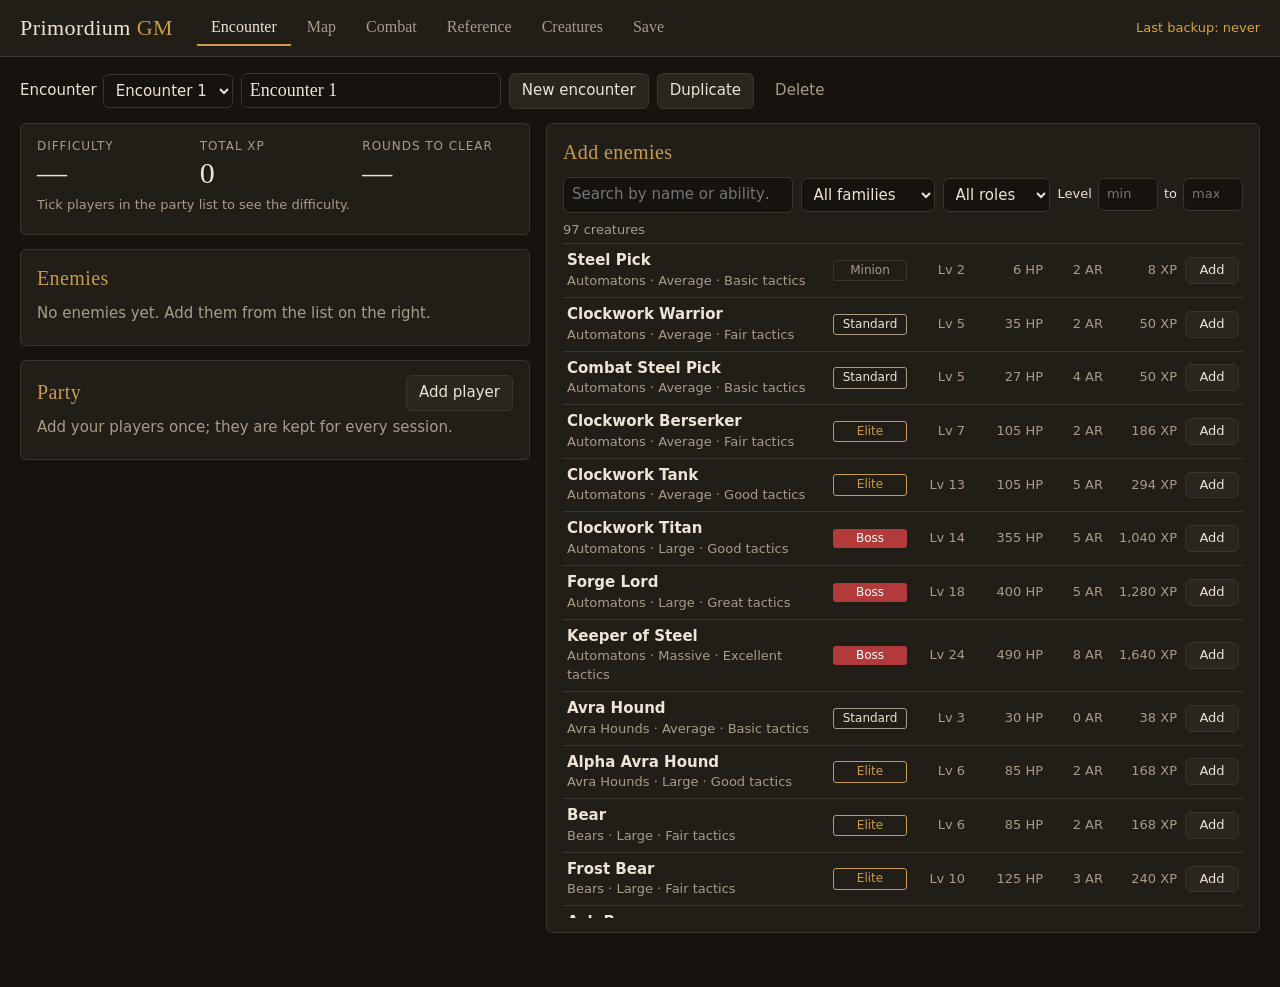
==== index.html @ 5c34a8eb "Step 1: encounter setup, saving, and backups Party roster, enemy picker with search and filters, tot" ====
<!doctype html>
<html lang="en">
<head>
  <meta charset="utf-8">
  <meta name="viewport" content="width=device-width, initial-scale=1">
  <title>Primordium GM</title>
  <link rel="stylesheet" href="css/style.css">
</head>
<body>
  <header class="topbar">
    <h1 class="brand">Primordium <span>GM</span></h1>
    <nav class="tabs" id="tabs">
      <button data-view="encounter" class="active">Encounter</button>
      <button data-view="map">Map</button>
      <button data-view="combat">Combat</button>
      <button data-view="reference">Reference</button>
      <button data-view="creatures">Creatures</button>
      <button data-view="save">Save</button>
    </nav>
    <div class="save-status" id="save-status"></div>
  </header>

  <main>
    <section class="view active" id="view-encounter"></section>
    <section class="view" id="view-map"><p class="placeholder">The grid map comes in step 2.</p></section>
    <section class="view" id="view-combat"><p class="placeholder">Initiative, phases, and enemy turns come in steps 3 to 6.</p></section>
    <section class="view" id="view-reference"><p class="placeholder">The skill and enemy reference comes in step 7.</p></section>
    <section class="view" id="view-creatures"><p class="placeholder">The custom creature builder comes in step 8.</p></section>
    <section class="view" id="view-save"></section>
  </main>

  <!-- Game data -->
  <script src="data/npc-data.js"></script>
  <script src="data/primordium-data.js"></script>
  <script src="data/scaling-data.js"></script>
  <!-- App -->
  <script src="js/rules.js"></script>
  <script src="js/store.js"></script>
  <script src="js/data.js"></script>
  <script src="js/ui.js"></script>
  <script src="js/app.js"></script>
  <script src="js/save-view.js"></script>
  <script src="js/encounter.js"></script>
</body>
</html>
---- css/style.css ----
/* Primordium GM: dark, readable, rulebook-flavored. */
:root {
  --bg: #16130f;
  --panel: #211d17;
  --panel-2: #2a251d;
  --line: #3b342a;
  --text: #ece4d4;
  --muted: #a89c87;
  --accent: #c99a4a;
  --accent-ink: #1a1408;
  --good: #7fb27a;
  --warn: #d9a441;
  --bad: #d4664f;
  --deadly: #b33a3a;
  --serif: "Times New Roman", Georgia, "Book Antiqua", serif;
  --sans: "Segoe UI", system-ui, -apple-system, sans-serif;
  --radius: 6px;
}

* { box-sizing: border-box; }
html, body { margin: 0; }
body {
  background: var(--bg);
  color: var(--text);
  font: 15px/1.45 var(--sans);
}
h1, h2, h3 { font-family: var(--serif); font-weight: normal; letter-spacing: .02em; margin: 0 0 .5em; }
h1 { font-size: 28px; }
h2 { font-size: 20px; color: var(--accent); }
p { margin: .4em 0; }
ul { margin: .4em 0; padding-left: 1.2em; }
.muted { color: var(--muted); }
.small { font-size: 13px; }
.bad { color: var(--bad); }
.error { background: #3a1d17; border: 1px solid var(--bad); padding: 8px 12px; border-radius: var(--radius); }
.placeholder { color: var(--muted); font-family: var(--serif); font-size: 18px; text-align: center; margin-top: 15vh; }

/* ---- Top bar ---- */
.topbar {
  display: flex; align-items: center; gap: 24px;
  padding: 10px 20px;
  background: var(--panel);
  border-bottom: 1px solid var(--line);
  position: sticky; top: 0; z-index: 10;
}
.brand { font-size: 22px; margin: 0; white-space: nowrap; }
.brand span { color: var(--accent); }
.tabs { display: flex; gap: 2px; flex: 1; overflow-x: auto; }
.tabs button {
  background: none; border: none; border-bottom: 2px solid transparent; border-radius: 0;
  color: var(--muted); font: 16px var(--serif); padding: 8px 14px;
}
.tabs button:hover { color: var(--text); background: none; }
.tabs button.active { color: var(--text); border-bottom-color: var(--accent); }
.save-status { font-size: 13px; color: var(--muted); cursor: pointer; white-space: nowrap; }
.save-status.warn { color: var(--warn); }

main { padding: 16px 20px 40px; }
.view { display: none; }
.view.active { display: block; }

/* ---- Controls ---- */
button {
  font: inherit; color: var(--text);
  background: var(--panel-2); border: 1px solid var(--line); border-radius: var(--radius);
  padding: 6px 12px; cursor: pointer;
}
button:hover { border-color: var(--accent); }
button.primary { background: var(--accent); color: var(--accent-ink); border-color: var(--accent); font-weight: 600; }
button.primary:hover { filter: brightness(1.1); }
button.ghost { background: none; border-color: transparent; color: var(--muted); }
button.ghost:hover { color: var(--text); border-color: var(--line); }
button.danger:hover { color: var(--bad); border-color: var(--bad); }
button.icon { width: 30px; padding: 4px 0; text-align: center; }
input, select, textarea {
  font: inherit; color: var(--text);
  background: var(--bg); border: 1px solid var(--line); border-radius: var(--radius);
  padding: 6px 8px;
}
input:focus, select:focus, button:focus-visible { outline: 2px solid var(--accent); outline-offset: 1px; }
input[type=number] { width: 70px; }
.row { display: flex; gap: 8px; flex-wrap: wrap; align-items: center; margin-top: 8px; }
label.inline { display: inline-flex; align-items: center; gap: 6px; }
label.check { display: inline-flex; align-items: center; gap: 8px; cursor: pointer; }
label.check input { width: 16px; height: 16px; accent-color: var(--accent); }

.card {
  background: var(--panel); border: 1px solid var(--line); border-radius: var(--radius);
  padding: 14px 16px; margin-bottom: 14px;
}
.card-head { display: flex; justify-content: space-between; align-items: center; }
.card-head h2 { margin: 0; }
.page-narrow { max-width: 720px; }

.tag {
  font-size: 11px; text-transform: uppercase; letter-spacing: .05em;
  border: 1px solid var(--accent); color: var(--accent); border-radius: 3px; padding: 0 4px; margin-left: 6px;
}

/* ---- Encounter ---- */
.enc-bar { display: flex; gap: 8px; align-items: center; flex-wrap: wrap; margin-bottom: 14px; }
.name-input { font: 18px var(--serif); min-width: 260px; }
.enc-layout { display: grid; grid-template-columns: minmax(380px, 5fr) 7fr; gap: 16px; align-items: start; }
.enc-right { position: sticky; top: 70px; max-height: calc(100vh - 90px); display: flex; flex-direction: column; }

.stat-row { display: grid; grid-template-columns: repeat(3, 1fr); gap: 12px; }
.big-stat { display: flex; flex-direction: column; }
.big-stat .label { font-size: 12px; text-transform: uppercase; letter-spacing: .08em; color: var(--muted); }
.big-stat .value { font: 30px var(--serif); line-height: 1.2; }
.big-stat .sub { font-size: 13px; color: var(--muted); }
.band-easy { color: var(--good); }
.band-standard { color: var(--text); }
.band-hard { color: var(--warn); }
.band-deadly { color: var(--bad); }
.notes { font-size: 12px; color: var(--muted); margin-top: 8px; }

.enemy-row, .player-row {
  display: flex; align-items: center; gap: 10px; justify-content: space-between;
  padding: 6px 0; border-top: 1px solid var(--line);
}
.player-row .muted { flex: 1; }
.qty { display: flex; gap: 4px; align-items: center; }
.qty-input { width: 56px; text-align: center; }

.player-form {
  display: grid; grid-template-columns: repeat(6, 1fr); gap: 8px;
  background: var(--panel-2); padding: 12px; border-radius: var(--radius); margin: 8px 0;
}
.player-form .wide { grid-column: 1 / -1; }
.field { display: flex; flex-direction: column; font-size: 12px; color: var(--muted); gap: 2px; }
.field input { width: 100%; }

.filters { display: flex; gap: 8px; flex-wrap: wrap; align-items: center; margin-bottom: 8px; }
.filters .search { flex: 1; min-width: 200px; }
.filters .lvl { width: 60px; }
.picker-list { overflow-y: auto; flex: 1; margin: 0 -16px; padding: 0 16px; }
.picker-count { margin-bottom: 4px; }
.picker-item { border-top: 1px solid var(--line); }
.picker-main {
  display: grid; grid-template-columns: 1fr 74px 50px 70px 52px 66px 54px; gap: 8px; align-items: center;
  padding: 6px 4px; cursor: pointer;
}
.picker-main:hover { background: var(--panel-2); }
.picker-main .cell { font-size: 13px; color: var(--muted); text-align: right; }
.picker-main .add { padding: 3px 8px; font-size: 13px; }
.picker-detail { padding: 4px 8px 10px; background: var(--panel-2); border-radius: var(--radius); margin-bottom: 6px; }
.abilities { list-style: none; padding: 0; font-size: 13px; }
.abilities li { margin: 4px 0; }

.role { font-size: 12px; text-align: center; border-radius: 3px; padding: 1px 4px; }
.role-minion { color: var(--muted); border: 1px solid var(--line); }
.role-standard { color: var(--text); border: 1px solid var(--muted); }
.role-elite { color: var(--accent); border: 1px solid var(--accent); }
.role-boss { background: var(--deadly); color: #fff; }

.rarity { font-size: 11px; text-transform: uppercase; letter-spacing: .04em; padding: 0 4px; border-radius: 3px; border: 1px solid currentColor; }
.rarity-basic { color: #a89c87; }
.rarity-common { color: #d8d0c0; }
.rarity-uncommon { color: #7fb27a; }
.rarity-rare { color: #6fa3d8; }
.rarity-epic { color: #b28ad8; }
.rarity-legendary { color: #e0a040; }
.rarity-mythic { color: #e0604f; }

/* ---- Toasts ---- */
#toasts { position: fixed; bottom: 16px; right: 16px; display: flex; flex-direction: column; gap: 8px; z-index: 50; }
.toast { background: var(--panel-2); border: 1px solid var(--line); border-left: 4px solid var(--accent); padding: 8px 14px; border-radius: var(--radius); }
.toast.good { border-left-color: var(--good); }
.toast.bad { border-left-color: var(--bad); }

@media (max-width: 1000px) {
  .enc-layout { grid-template-columns: 1fr; }
  .enc-right { position: static; max-height: none; }
}
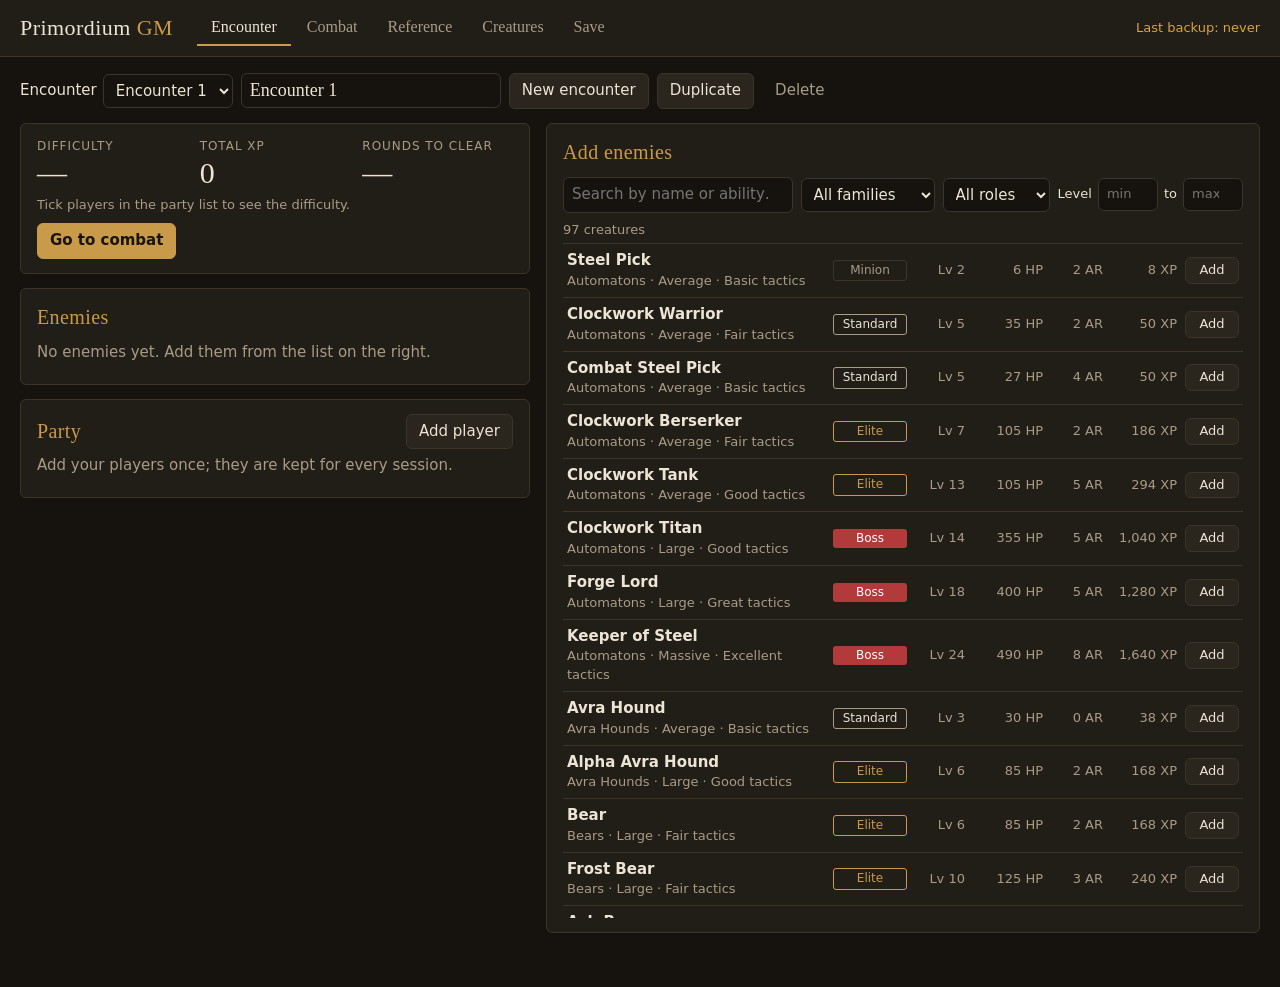
==== commit f220f204: "Steps 2-6: grid map, initiative and phases, enemy turns, HP and effects, ending combat Map and Comba" ====
--- a/index.html
+++ b/index.html
@@ -11,7 +11,6 @@
     <h1 class="brand">Primordium <span>GM</span></h1>
     <nav class="tabs" id="tabs">
       <button data-view="encounter" class="active">Encounter</button>
-      <button data-view="map">Map</button>
       <button data-view="combat">Combat</button>
       <button data-view="reference">Reference</button>
       <button data-view="creatures">Creatures</button>
@@ -22,8 +21,7 @@
 
   <main>
     <section class="view active" id="view-encounter"></section>
-    <section class="view" id="view-map"><p class="placeholder">The grid map comes in step 2.</p></section>
-    <section class="view" id="view-combat"><p class="placeholder">Initiative, phases, and enemy turns come in steps 3 to 6.</p></section>
+    <section class="view" id="view-combat"></section>
     <section class="view" id="view-reference"><p class="placeholder">The skill and enemy reference comes in step 7.</p></section>
     <section class="view" id="view-creatures"><p class="placeholder">The custom creature builder comes in step 8.</p></section>
     <section class="view" id="view-save"></section>
@@ -37,9 +35,12 @@
   <script src="js/rules.js"></script>
   <script src="js/store.js"></script>
   <script src="js/data.js"></script>
+  <script src="js/combat-engine.js"></script>
   <script src="js/ui.js"></script>
   <script src="js/app.js"></script>
+  <script src="js/grid.js"></script>
   <script src="js/save-view.js"></script>
   <script src="js/encounter.js"></script>
+  <script src="js/combat-view.js"></script>
 </body>
 </html>
--- a/css/style.css
+++ b/css/style.css
@@ -162,6 +162,140 @@
 .rarity-legendary { color: #e0a040; }
 .rarity-mythic { color: #e0604f; }
 
+/* ---- Combat ---- */
+#view-combat.active { display: flex; flex-direction: column; height: calc(100vh - 62px - 56px); }
+.combat-bar { display: flex; align-items: center; gap: 8px; flex-wrap: wrap; margin-bottom: 10px; }
+.combat-bar .spacer { flex: 1; }
+.combat-bar button.on { background: var(--accent); color: var(--accent-ink); }
+.phase-label { font: 22px var(--serif); }
+.combat-layout { display: grid; grid-template-columns: 250px minmax(0, 1fr) 360px; gap: 12px; flex: 1; min-height: 0; }
+.combat-left, .combat-right { overflow-y: auto; min-height: 0; }
+.combat-right { background: var(--panel); border: 1px solid var(--line); border-radius: var(--radius); padding: 12px 14px; }
+.combat-center { min-width: 0; min-height: 0; display: flex; }
+.card h3, .section h3 { font: 17px var(--serif); color: var(--accent); margin: 0 0 6px; }
+summary h3 { display: inline; }
+summary { cursor: pointer; }
+
+.menu { position: relative; }
+.menu > summary { list-style: none; background: var(--panel-2); border: 1px solid var(--line); border-radius: var(--radius); padding: 6px 12px; }
+.menu > summary::-webkit-details-marker { display: none; }
+.menu[open] > summary { border-color: var(--accent); }
+.menu-body {
+  position: absolute; right: 0; top: calc(100% + 4px); z-index: 20; width: 280px;
+  background: var(--panel); border: 1px solid var(--line); border-radius: var(--radius); padding: 12px;
+  display: flex; flex-direction: column; gap: 8px; box-shadow: 0 8px 24px rgba(0,0,0,.5);
+}
+.menu-body select { width: 100%; }
+.menu-grid { display: grid; grid-template-columns: 1fr 1fr; gap: 8px; }
+
+/* Grid */
+.board-wrap { flex: 1; overflow: auto; background: #0f0d0a; border: 1px solid var(--line); border-radius: var(--radius); padding: 12px; }
+.board { position: relative; user-select: none; touch-action: none; background: #1d1a15; }
+.board.ruler-mode { cursor: crosshair; }
+.board-image { position: absolute; inset: 0; width: 100%; height: 100%; object-fit: fill; pointer-events: none; }
+.board-lines {
+  position: absolute; inset: 0; pointer-events: none;
+  background-image:
+    linear-gradient(to right, rgba(236,228,212,.7) 1px, transparent 1px),
+    linear-gradient(to bottom, rgba(236,228,212,.7) 1px, transparent 1px);
+  background-size: var(--cell) var(--cell);
+  border-right: 1px solid rgba(236,228,212,.7); border-bottom: 1px solid rgba(236,228,212,.7);
+}
+.board-overlay { position: absolute; inset: 0; pointer-events: none; }
+.board-tokens { position: absolute; inset: 0; }
+.token {
+  position: absolute; display: flex; align-items: center; justify-content: center; flex-direction: column;
+  border-radius: 50%; border: 2px solid rgba(0,0,0,.6); cursor: grab; padding: 2px;
+  box-shadow: 0 2px 6px rgba(0,0,0,.6); transition: box-shadow .1s;
+  font-weight: 700; color: #fff; text-shadow: 0 1px 2px #000; overflow: hidden;
+}
+.token.big { border-radius: 12px; }
+.token.player { background: radial-gradient(circle at 35% 30%, #6f9fd8, #2c4f7c); }
+.token.enemy { background: radial-gradient(circle at 35% 30%, #d0705a, #7a2b20); }
+.token.selected { box-shadow: 0 0 0 3px #fff, 0 2px 8px rgba(0,0,0,.7); }
+.token.active { box-shadow: 0 0 0 3px var(--accent), 0 0 14px 4px rgba(201,154,74,.7); }
+.token.selected.active { box-shadow: 0 0 0 3px #fff, 0 0 0 6px var(--accent), 0 0 14px 4px rgba(201,154,74,.7); }
+.token.downed { filter: grayscale(.8); border-style: dashed; border-color: var(--bad); }
+.token.dead { filter: grayscale(1) brightness(.5); opacity: .7; }
+.token.dragging { cursor: grabbing; z-index: 5; opacity: .9; }
+.token-label { line-height: 1; letter-spacing: .02em; }
+.token-hp { position: absolute; left: 12%; right: 12%; bottom: 8%; height: 4px; background: rgba(0,0,0,.6); border-radius: 2px; overflow: hidden; }
+.token-hp span { display: block; height: 100%; background: var(--good); }
+.board-tip {
+  position: absolute; z-index: 6; pointer-events: none; background: rgba(0,0,0,.85); color: #fff;
+  font-size: 13px; padding: 2px 8px; border-radius: 4px; white-space: nowrap;
+}
+.board-tip.warn { color: var(--warn); }
+
+/* Turn order */
+.turn-row {
+  display: grid; grid-template-columns: 30px 1fr 56px 34px; align-items: center; gap: 6px;
+  padding: 5px 6px; border-radius: 4px; cursor: pointer; border-left: 3px solid transparent;
+}
+.turn-row:hover { background: var(--panel-2); }
+.turn-row.player { border-left-color: #4f7fb8; }
+.turn-row.enemy { border-left-color: #a8483a; }
+.turn-row.selected { background: var(--panel-2); }
+.turn-row.active { background: rgba(201,154,74,.18); outline: 1px solid var(--accent); }
+.turn-row.out { opacity: .45; }
+.turn-row .init { font: 16px var(--serif); text-align: center; color: var(--muted); }
+.turn-name { font-size: 14px; display: flex; flex-wrap: wrap; gap: 4px; align-items: center; }
+.badge { font-size: 10px; border: 1px solid var(--line); border-radius: 3px; padding: 0 4px; color: var(--muted); }
+.badge.bad { color: var(--bad); border-color: var(--bad); }
+.order-btns { display: flex; flex-direction: column; }
+button.tiny { width: 22px; padding: 0; font-size: 10px; line-height: 14px; }
+.hp-mini { display: flex; flex-direction: column; font-size: 12px; text-align: right; }
+.hp-mini-bar, .hp-bar { display: block; height: 4px; background: var(--bg); border-radius: 2px; overflow: hidden; }
+.hp-mini-bar span, .hp-bar span { display: block; height: 100%; background: var(--good); }
+.hp-mini-bar span.low, .hp-bar span.low { background: var(--bad); }
+.report { border-color: var(--accent); }
+.report ul { padding-left: 1.1em; }
+.log ol { padding-left: 1.2em; max-height: 260px; overflow-y: auto; }
+.init-row { display: grid; grid-template-columns: 1fr 64px auto; gap: 6px; align-items: center; margin: 4px 0; }
+.init-row strong { text-align: center; }
+button.small { font-size: 12px; padding: 2px 8px; }
+
+/* Detail panel */
+.detail-head { display: flex; justify-content: space-between; align-items: flex-start; gap: 8px; margin-bottom: 6px; }
+.detail-head h2 { margin: 0; color: var(--text); font-size: 24px; }
+.tag.big { font-size: 12px; padding: 2px 6px; white-space: nowrap; }
+.section { border-top: 1px solid var(--line); padding: 10px 0; }
+.hp-big { font: 34px var(--serif); line-height: 1.1; }
+.hp-big .muted { font-size: 18px; }
+.hp-bar { height: 6px; margin: 4px 0 6px; }
+.amount { width: 100px; }
+.status { margin-top: 8px; padding: 8px 10px; border: 1px solid var(--bad); border-radius: var(--radius); background: rgba(212,102,79,.08); }
+.status.bad { color: var(--text); }
+.reminder { background: rgba(217,164,65,.12); border: 1px solid var(--warn); border-radius: var(--radius); padding: 6px 10px; font-size: 13px; }
+.turn-box.live { background: rgba(201,154,74,.08); margin: 0 -14px; padding: 10px 14px; border-top-color: var(--accent); }
+.ability-pick { background: var(--panel-2); border-radius: var(--radius); padding: 8px 10px; margin: 6px 0; }
+.ability-pick p { margin: 4px 0 0; }
+.strikes { list-style: none; padding: 0; margin: 6px 0; }
+.targets { display: flex; flex-direction: column; gap: 4px; margin: 4px 0; }
+.target-row { display: grid; grid-template-columns: 1fr auto auto 44px; gap: 8px; align-items: center; padding: 4px 6px; border-radius: 4px; background: var(--panel-2); font-size: 13px; }
+.target-row.on { outline: 1px solid var(--accent); }
+.tiny-num { width: 46px; padding: 2px 4px; }
+.preview { color: var(--accent); font-weight: 600; font-size: 13px; }
+.attack-grid { display: grid; grid-template-columns: repeat(3, 1fr); gap: 6px 8px; margin: 6px 0; }
+.attack-grid .wide { grid-column: 1 / -1; }
+.attack-grid input[type=number] { width: 100%; }
+.stat-chips, .chips { display: flex; flex-wrap: wrap; gap: 4px; }
+.chip { font-size: 12px; background: var(--panel-2); border-radius: 4px; padding: 2px 6px; color: var(--muted); }
+.chip strong { color: var(--text); }
+.stack-grid { display: grid; grid-template-columns: 1fr 1fr; gap: 4px 10px; }
+.stack { display: grid; grid-template-columns: 1fr 22px 22px 22px auto; gap: 4px; align-items: center; font-size: 13px; }
+.stack .stack-name.dmg { color: #e08a6a; }
+.stack .stack-n { text-align: center; }
+.stack:not(.has) { color: var(--muted); }
+.stack.has .stack-n { color: var(--accent); font-weight: 700; }
+.stack-effects { font-size: 13px; }
+.stack-effects li.bad { color: var(--bad); }
+button.toggle { font-size: 12px; padding: 3px 8px; border-radius: 12px; color: var(--muted); }
+button.toggle.on { background: var(--accent); color: var(--accent-ink); border-color: var(--accent); }
+.effects { font-size: 13px; padding-left: 1.1em; }
+.section textarea { width: 100%; resize: vertical; }
+.abilities li.cooling { opacity: .6; }
+
 /* ---- Toasts ---- */
 #toasts { position: fixed; bottom: 16px; right: 16px; display: flex; flex-direction: column; gap: 8px; z-index: 50; }
 .toast { background: var(--panel-2); border: 1px solid var(--line); border-left: 4px solid var(--accent); padding: 8px 14px; border-radius: var(--radius); }
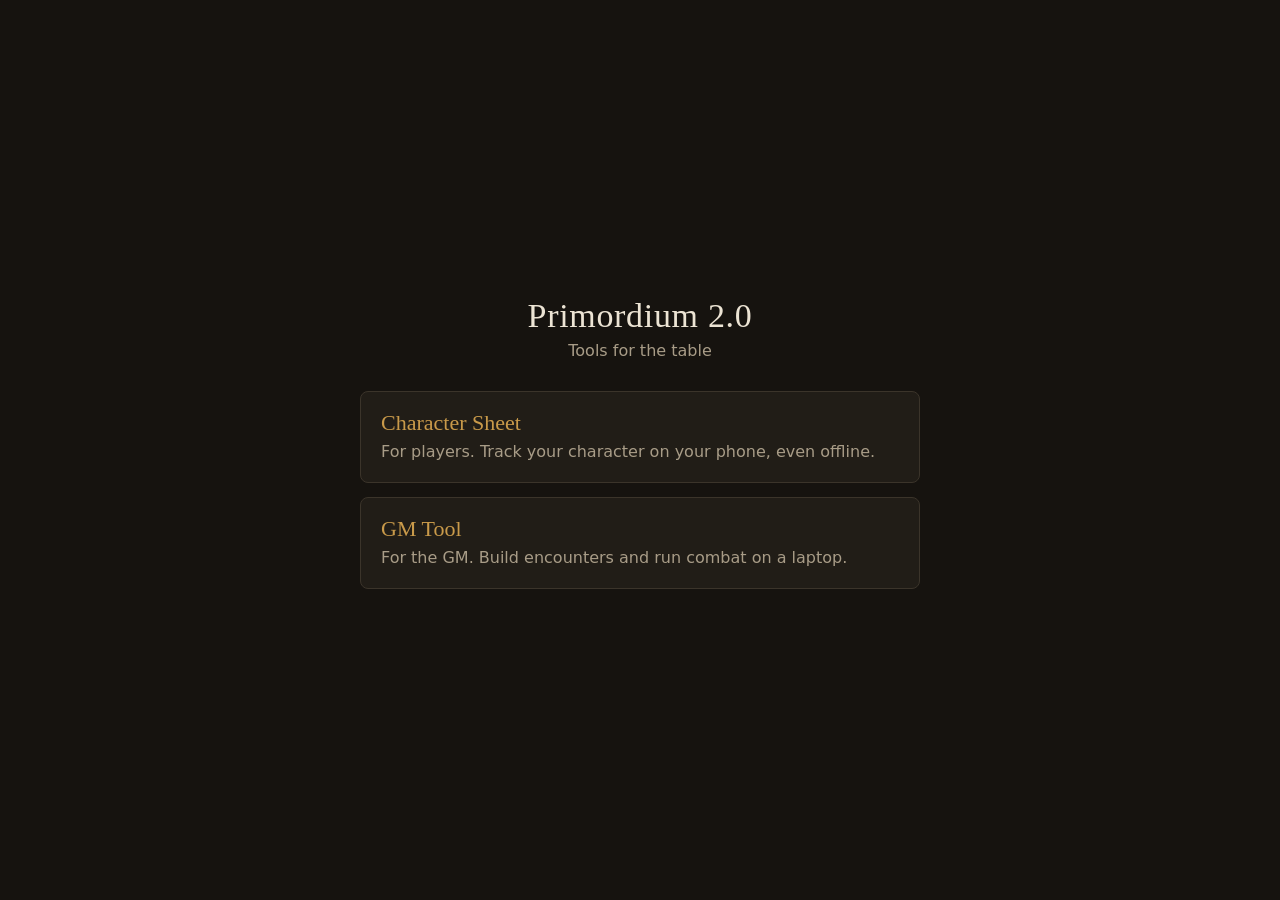
==== commit 85edfd81: "Combine the Tools" ====
--- a/index.html
+++ b/index.html
@@ -1,46 +1,41 @@
 <!doctype html>
 <html lang="en">
 <head>
-  <meta charset="utf-8">
-  <meta name="viewport" content="width=device-width, initial-scale=1">
-  <title>Primordium GM</title>
-  <link rel="stylesheet" href="css/style.css">
+<meta charset="utf-8">
+<meta name="viewport" content="width=device-width, initial-scale=1">
+<meta name="theme-color" content="#16130f">
+<title>Primordium Tools</title>
+<style>
+  :root {
+    --bg: #16130f; --panel: #211d17; --line: #3b342a; --text: #ece4d4; --muted: #a89c87; --accent: #c99a4a;
+    --serif: "Times New Roman", Georgia, "Book Antiqua", serif;
+    --sans: "Segoe UI", system-ui, -apple-system, sans-serif;
+  }
+  * { box-sizing: border-box; }
+  body { margin: 0; min-height: 100vh; background: var(--bg); color: var(--text); font: 16px/1.5 var(--sans);
+    display: flex; align-items: center; justify-content: center; padding: 24px 16px; }
+  main { width: 100%; max-width: 560px; }
+  h1 { font: normal 34px var(--serif); letter-spacing: .02em; margin: 0 0 4px; text-align: center; }
+  .sub { color: var(--muted); text-align: center; margin: 0 0 28px; }
+  a.card { display: block; background: var(--panel); border: 1px solid var(--line); border-radius: 8px;
+    padding: 18px 20px; margin-bottom: 14px; color: inherit; text-decoration: none; }
+  a.card:hover, a.card:focus-visible { border-color: var(--accent); outline: none; }
+  a.card h2 { font: normal 22px var(--serif); color: var(--accent); margin: 0 0 4px; }
+  a.card p { margin: 0; color: var(--muted); }
+</style>
 </head>
 <body>
-  <header class="topbar">
-    <h1 class="brand">Primordium <span>GM</span></h1>
-    <nav class="tabs" id="tabs">
-      <button data-view="encounter" class="active">Encounter</button>
-      <button data-view="combat">Combat</button>
-      <button data-view="reference">Reference</button>
-      <button data-view="creatures">Creatures</button>
-      <button data-view="save">Save</button>
-    </nav>
-    <div class="save-status" id="save-status"></div>
-  </header>
-
-  <main>
-    <section class="view active" id="view-encounter"></section>
-    <section class="view" id="view-combat"></section>
-    <section class="view" id="view-reference"><p class="placeholder">The skill and enemy reference comes in step 7.</p></section>
-    <section class="view" id="view-creatures"><p class="placeholder">The custom creature builder comes in step 8.</p></section>
-    <section class="view" id="view-save"></section>
-  </main>
-
-  <!-- Game data -->
-  <script src="data/npc-data.js"></script>
-  <script src="data/primordium-data.js"></script>
-  <script src="data/scaling-data.js"></script>
-  <!-- App -->
-  <script src="js/rules.js"></script>
-  <script src="js/store.js"></script>
-  <script src="js/data.js"></script>
-  <script src="js/combat-engine.js"></script>
-  <script src="js/ui.js"></script>
-  <script src="js/app.js"></script>
-  <script src="js/grid.js"></script>
-  <script src="js/save-view.js"></script>
-  <script src="js/encounter.js"></script>
-  <script src="js/combat-view.js"></script>
+<main>
+  <h1>Primordium 2.0</h1>
+  <p class="sub">Tools for the table</p>
+  <a class="card" href="sheet/">
+    <h2>Character Sheet</h2>
+    <p>For players. Track your character on your phone, even offline.</p>
+  </a>
+  <a class="card" href="gm/">
+    <h2>GM Tool</h2>
+    <p>For the GM. Build encounters and run combat on a laptop.</p>
+  </a>
+</main>
 </body>
 </html>
